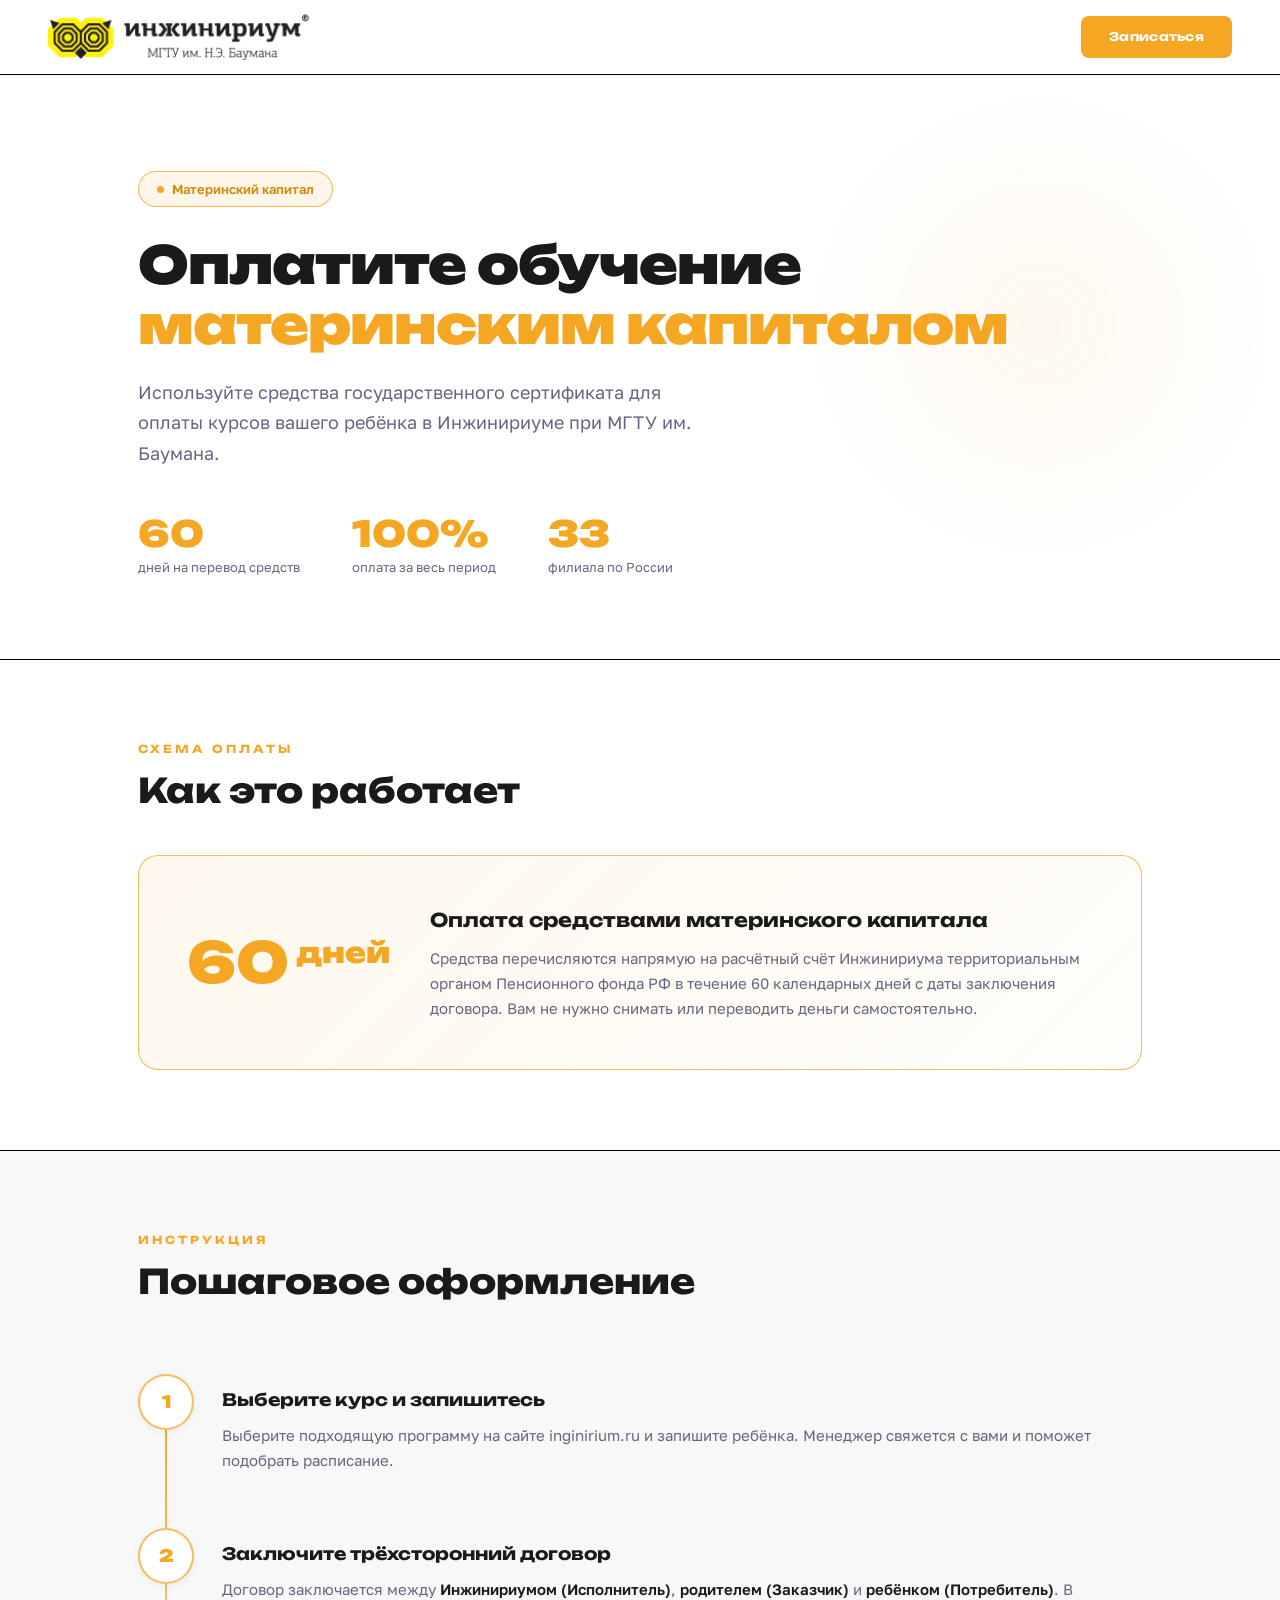
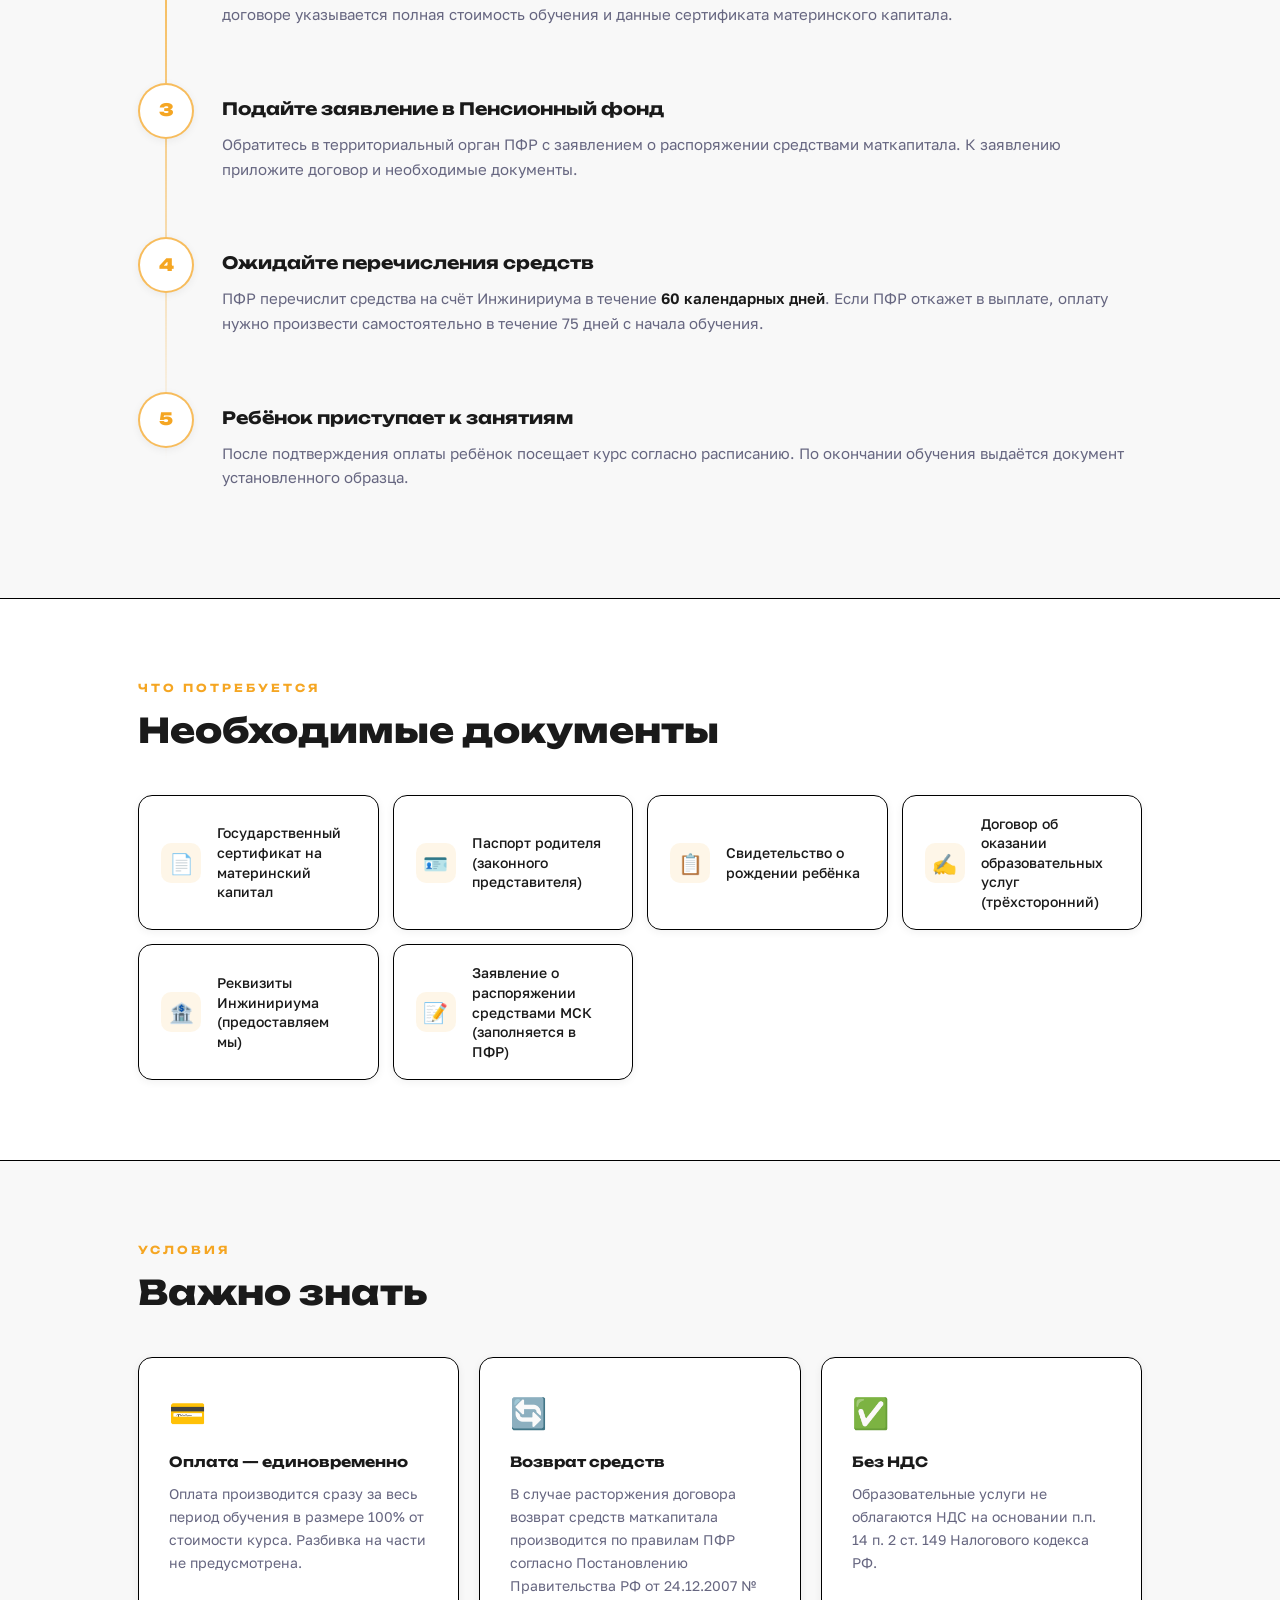
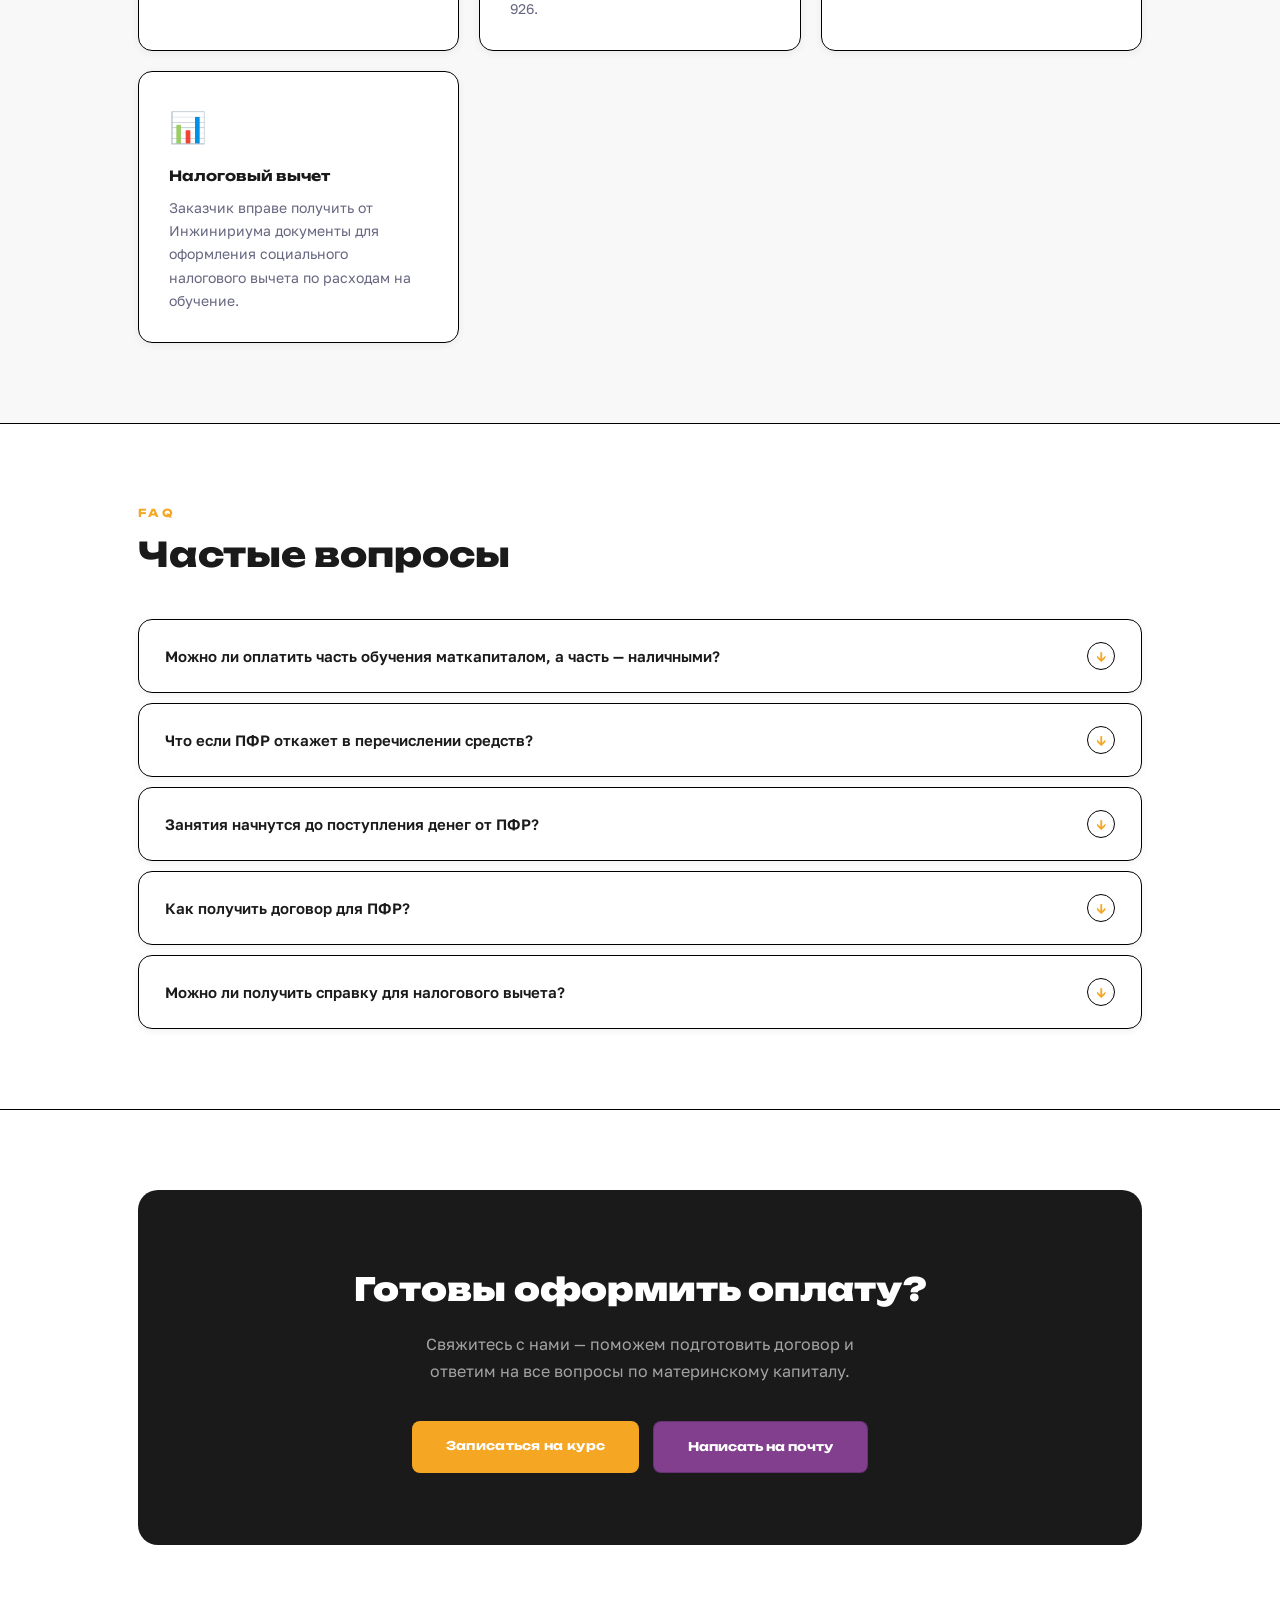
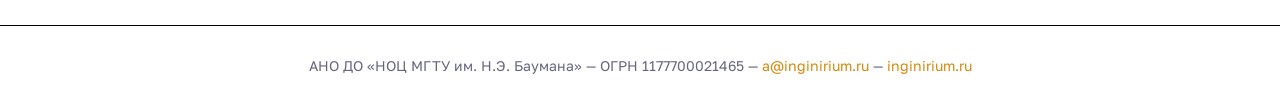
==== Page1/index.html @ 4714272a "completed first page" ====
<!DOCTYPE html>
<html lang="ru">
<head>
  <meta charset="UTF-8">
  <meta name="viewport" content="width=device-width, initial-scale=1.0">

  <title>Оплата обучения материнским капиталом — Инжинириум МГТУ им. Баумана</title>

  <meta name="Description" content="Оплатите обучение ребенка в Инжинириуме материнским капиталом. Пошаговая инструкция, условия и необходимые документы. Курсы робототехники и программирования при МГТУ им. Баумана.">
  <meta property="og:title"       content="Оплата материнским капиталом — Инжинириум">
  <meta property="og:description" content="Запишите ребенка на курсы при МГТУ им. Баумана и оплатите обучение материнским капиталом. Расскажем как это сделать шаг за шагом.">
  <meta property="og:url"         content="https://inginirium.ru/materinskiy-kapital/">
  <link rel="canonical"           href="https://inginirium.ru/materinskiy-kapital/">

  <!-- Google Fonts -->
  <link rel="preconnect" href="https://fonts.googleapis.com">
  <link href="https://fonts.googleapis.com/css2?family=Unbounded:wght@400;600;700;900&family=Golos+Text:wght@400;500;600&display=swap" rel="stylesheet">

  <!-- Стили -->
  <link rel="stylesheet" href="style.css">
</head>
<body>

  <!-- ========== ШАПКА ========== -->
  <header class="header">
    <a href="https://inginirium.ru" class="header__logo">
      <img src="img/logo.png" alt="Инжинириум МГТУ им. Н.Э. Баумана">
    </a>
    <a href="https://inginirium.ru/#zapisatsya" class="header__cta">Записаться</a>
  </header>


  <!-- ========== HERO ========== -->
  <div class="hero">
    <div class="hero__badge">
      <span class="hero__badge-dot"></span>
      Материнский капитал
    </div>

    <h1 class="hero__title">
      Оплатите обучение<br>
      <em>материнским капиталом</em>
    </h1>

    <p class="hero__desc">
      Используйте средства государственного сертификата для оплаты
      курсов вашего ребёнка в Инжинириуме при МГТУ им. Баумана.
    </p>

    <div class="hero__stats">
      <div class="stat">
        <span class="stat__num" data-target="60" data-suffix="">0</span>
        <span class="stat__label">дней на перевод средств</span>
      </div>
      <div class="stat">
        <span class="stat__num" data-target="100" data-suffix="%">0</span>
        <span class="stat__label">оплата за весь период</span>
      </div>
      <div class="stat">
        <span class="stat__num" data-target="33" data-suffix="">0</span>
        <span class="stat__label">филиала по России</span>
      </div>
    </div>
  </div>

  <div class="section-divider"></div>


  <!-- ========== КАК ЭТО РАБОТАЕТ ========== -->
  <section class="section">
    <p class="section__label">Схема оплаты</p>
    <h2 class="section__title">Как это работает</h2>

    <div class="highlight-box">
      <div class="highlight-box__amount">60<sup> дней</sup></div>
      <div class="highlight-box__text">
        <h3>Оплата средствами материнского капитала</h3>
        <p>
          Средства перечисляются напрямую на расчётный счёт Инжинириума
          территориальным органом Пенсионного фонда РФ в течение 60 календарных
          дней с даты заключения договора. Вам не нужно снимать или переводить
          деньги самостоятельно.
        </p>
      </div>
    </div>
  </section>

  <div class="section-divider"></div>


  <!-- ========== ШАГИ ========== -->
  <section class="section--gray">
    <div class="section__inner">
      <p class="section__label">Инструкция</p>
      <h2 class="section__title">Пошаговое оформление</h2>

      <div class="steps">

        <div class="step">
          <div class="step__num">1</div>
          <div class="step__content">
            <h3>Выберите курс и запишитесь</h3>
            <p>
              Выберите подходящую программу на сайте inginirium.ru и запишите
              ребёнка. Менеджер свяжется с вами и поможет подобрать расписание.
            </p>
          </div>
        </div>

        <div class="step">
          <div class="step__num">2</div>
          <div class="step__content">
            <h3>Заключите трёхсторонний договор</h3>
            <p>
              Договор заключается между <strong>Инжинириумом (Исполнитель)</strong>,
              <strong>родителем (Заказчик)</strong> и <strong>ребёнком (Потребитель)</strong>.
              В договоре указывается полная стоимость обучения и данные сертификата
              материнского капитала.
            </p>
          </div>
        </div>

        <div class="step">
          <div class="step__num">3</div>
          <div class="step__content">
            <h3>Подайте заявление в Пенсионный фонд</h3>
            <p>
              Обратитесь в территориальный орган ПФР с заявлением о распоряжении
              средствами маткапитала. К заявлению приложите договор и необходимые документы.
            </p>
          </div>
        </div>

        <div class="step">
          <div class="step__num">4</div>
          <div class="step__content">
            <h3>Ожидайте перечисления средств</h3>
            <p>
              ПФР перечислит средства на счёт Инжинириума в течение
              <strong>60 календарных дней</strong>. Если ПФР откажет в выплате,
              оплату нужно произвести самостоятельно в течение 75 дней с начала обучения.
            </p>
          </div>
        </div>

        <div class="step">
          <div class="step__num">5</div>
          <div class="step__content">
            <h3>Ребёнок приступает к занятиям</h3>
            <p>
              После подтверждения оплаты ребёнок посещает курс согласно расписанию.
              По окончании обучения выдаётся документ установленного образца.
            </p>
          </div>
        </div>

      </div>
    </div>
  </section>

  <div class="section-divider"></div>


  <!-- ========== ДОКУМЕНТЫ ========== -->
  <section class="section">
    <p class="section__label">Что потребуется</p>
    <h2 class="section__title">Необходимые документы</h2>

    <div class="docs-grid">
      <div class="doc-item">
        <div class="doc-item__icon">📄</div>
        <div class="doc-item__text">Государственный сертификат на материнский капитал</div>
      </div>
      <div class="doc-item">
        <div class="doc-item__icon">🪪</div>
        <div class="doc-item__text">Паспорт родителя (законного представителя)</div>
      </div>
      <div class="doc-item">
        <div class="doc-item__icon">📋</div>
        <div class="doc-item__text">Свидетельство о рождении ребёнка</div>
      </div>
      <div class="doc-item">
        <div class="doc-item__icon">✍️</div>
        <div class="doc-item__text">Договор об оказании образовательных услуг (трёхсторонний)</div>
      </div>
      <div class="doc-item">
        <div class="doc-item__icon">🏦</div>
        <div class="doc-item__text">Реквизиты Инжинириума (предоставляем мы)</div>
      </div>
      <div class="doc-item">
        <div class="doc-item__icon">📝</div>
        <div class="doc-item__text">Заявление о распоряжении средствами МСК (заполняется в ПФР)</div>
      </div>
    </div>
  </section>

  <div class="section-divider"></div>


  <!-- ========== ВАЖНО ЗНАТЬ ========== -->
  <section class="section--gray">
    <div class="section__inner">
      <p class="section__label">Условия</p>
      <h2 class="section__title">Важно знать</h2>

      <div class="cards">
        <div class="card">
          <span class="card__icon">💳</span>
          <h3>Оплата — единовременно</h3>
          <p>Оплата производится сразу за весь период обучения в размере 100% от стоимости курса. Разбивка на части не предусмотрена.</p>
        </div>
        <div class="card">
          <span class="card__icon">🔄</span>
          <h3>Возврат средств</h3>
          <p>В случае расторжения договора возврат средств маткапитала производится по правилам ПФР согласно Постановлению Правительства РФ от 24.12.2007 № 926.</p>
        </div>
        <div class="card">
          <span class="card__icon">✅</span>
          <h3>Без НДС</h3>
          <p>Образовательные услуги не облагаются НДС на основании п.п. 14 п. 2 ст. 149 Налогового кодекса РФ.</p>
        </div>
        <div class="card">
          <span class="card__icon">📊</span>
          <h3>Налоговый вычет</h3>
          <p>Заказчик вправе получить от Инжинириума документы для оформления социального налогового вычета по расходам на обучение.</p>
        </div>
      </div>
    </div>
  </section>

  <div class="section-divider"></div>


  <!-- ========== FAQ ========== -->
  <section class="section">
    <p class="section__label">FAQ</p>
    <h2 class="section__title">Частые вопросы</h2>

    <div class="faq">

      <div class="faq__item">
        <button class="faq__question">
          Можно ли оплатить часть обучения маткапиталом, а часть — наличными?
          <div class="faq__arrow">↓</div>
        </button>
        <div class="faq__answer">
          <div class="faq__answer-inner">
            Да, это возможно. Средства маткапитала можно направить на частичную оплату,
            а оставшуюся сумму внести самостоятельно по банковским реквизитам Инжинириума.
          </div>
        </div>
      </div>

      <div class="faq__item">
        <button class="faq__question">
          Что если ПФР откажет в перечислении средств?
          <div class="faq__arrow">↓</div>
        </button>
        <div class="faq__answer">
          <div class="faq__answer-inner">
            Если ПФР откажет или средства не поступят до начала обучения, оплату необходимо
            произвести самостоятельно путём безналичного перевода не позднее 75 календарных
            дней с даты начала оказания образовательных услуг.
          </div>
        </div>
      </div>

      <div class="faq__item">
        <button class="faq__question">
          Занятия начнутся до поступления денег от ПФР?
          <div class="faq__arrow">↓</div>
        </button>
        <div class="faq__answer">
          <div class="faq__answer-inner">
            Да. Занятия начинаются согласно расписанию. ПФР перечисляет средства в течение
            60 дней — в этот период ребёнок уже посещает курс.
          </div>
        </div>
      </div>

      <div class="faq__item">
        <button class="faq__question">
          Как получить договор для ПФР?
          <div class="faq__arrow">↓</div>
        </button>
        <div class="faq__answer">
          <div class="faq__answer-inner">
            Договор оформляется в офисе Инжинириума при записи на курс. Менеджер поможет
            заполнить все необходимые поля и объяснит дальнейший порядок действий.
          </div>
        </div>
      </div>

      <div class="faq__item">
        <button class="faq__question">
          Можно ли получить справку для налогового вычета?
          <div class="faq__arrow">↓</div>
        </button>
        <div class="faq__answer">
          <div class="faq__answer-inner">
            Да. Вы вправе запросить у Инжинириума документы, необходимые для получения
            социального налогового вычета. Для этого предоставьте менеджеру ваш ИНН
            и контактные данные.
          </div>
        </div>
      </div>

    </div>
  </section>

  <div class="section-divider"></div>


  <!-- ========== CTA ========== -->
  <section class="section">
    <div class="cta">
      <h2>Готовы оформить оплату?</h2>
      <p>Свяжитесь с нами — поможем подготовить договор и ответим на все вопросы по материнскому капиталу.</p>
      <div class="cta__buttons">
        <a href="https://inginirium.ru/#zapisatsya" class="btn-primary">Записаться на курс</a>
        <a href="mailto:a@inginirium.ru"            class="btn-secondary">Написать на почту</a>
      </div>
    </div>
  </section>


  <!-- ========== FOOTER ========== -->
  <footer class="footer">
    <p>
      АНО ДО «НОЦ МГТУ им. Н.Э. Баумана» — ОГРН&nbsp;1177700021465 —
      <a href="mailto:a@inginirium.ru">a@inginirium.ru</a> —
      <a href="https://inginirium.ru">inginirium.ru</a>
    </p>
  </footer>


  <!-- Скрипты -->
  <script src="main.js"></script>

</body>
</html>
---- Page1/style.css ----
/* =============================================
   ИНЖИНИРИУМ — Страница материнского капитала
   style.css
   ============================================= */

/* === ПЕРЕМЕННЫЕ === */
:root {
  --gold:        #F5A623;
  --gold-dark:   #D4880A;
  --gold-light:  rgba(245,166,35,0.1);
  --gold-border: rgba(245, 165, 35, 0.738);
  --purple: #813f8e;
  --purple-dark: #592c62;

  --bg:          #FFFFFF;
  --bg-section:  #F8F8F8;
  --bg-card:     #FFFFFF;

  --text:        #1A1A1A;
  --text-muted:  #666680;
  --border:      #000000;

  --font-head:   'Unbounded', sans-serif;
  --font-body:   'Golos Text', sans-serif;

  --radius-sm:   8px;
  --radius-md:   14px;
  --radius-lg:   20px;

  --shadow-sm:   0 2px 8px rgba(0,0,0,0.06);
  --shadow-md:   0 6px 24px rgba(0,0,0,0.08);
  --shadow-gold: 0 10px 30px rgba(245,166,35,0.35);
  --shadow-purple: 0 10px 30px rgba(192, 0, 231, 0.35);
}

/* === СБРОС === */
*, *::before, *::after {
  box-sizing: border-box;
  margin: 0;
  padding: 0;
}

html {
  scroll-behavior: smooth;
}

body {
  background: var(--bg);
  color: var(--text);
  font-family: var(--font-body);
  font-size: 17px;
  line-height: 1.7;
  overflow-x: hidden;
}

/* =============================================
   HEADER
   ============================================= */
.header {
  position: sticky;
  top: 0;
  z-index: 100;
  background: rgba(255,255,255,0.95);
  backdrop-filter: blur(12px);
  border-bottom: 1px solid var(--border);
  padding: 14px 48px;
  display: flex;
  align-items: center;
  justify-content: space-between;
  opacity: 0;
  transform: translateY(-16px);
  animation: fadeDown 0.5s ease forwards 0.1s;
}

.header__logo {
  display: flex;
  align-items: center;
  text-decoration: none;
}

.header__logo img {
  height: 46px;
  width: auto;
  display: block;
}

.header__cta {
  background: var(--gold);
  color: #fff;
  padding: 11px 28px;
  border-radius: var(--radius-sm);
  font-family: var(--font-head);
  font-size: 12px;
  font-weight: 700;
  text-decoration: none;
  letter-spacing: 0.3px;
  transition: background 0.2s, transform 0.2s, box-shadow 0.2s;
}

.header__cta:hover {
  background: var(--purple);
  transform: translateY(-2px);
}

/* =============================================
   HERO
   ============================================= */
.hero {
  padding: 96px 48px 80px;
  max-width: 1100px;
  margin: 0 auto;
  position: relative;
}

.hero::after {
  content: '';
  position: absolute;
  top: 0;
  right: -100px;
  width: 500px;
  height: 500px;
  background: radial-gradient(circle, rgba(245,166,35,0.07) 0%, transparent 70%);
  pointer-events: none;
}

.hero__badge {
  display: inline-flex;
  align-items: center;
  gap: 8px;
  background: var(--gold-light);
  border: 1px solid var(--gold-border);
  border-radius: 100px;
  padding: 6px 18px;
  font-size: 13px;
  font-weight: 600;
  color: var(--gold-dark);
  margin-bottom: 28px;
  opacity: 0;
  animation: fadeUp 0.6s ease forwards 0.3s;
}

.hero__badge-dot {
  width: 7px;
  height: 7px;
  border-radius: 50%;
  background: var(--gold);
  animation: pulse 2s infinite;
  flex-shrink: 0;
}

.hero__title {
  font-family: var(--font-head);
  font-size: clamp(30px, 4.5vw, 52px);
  font-weight: 900;
  line-height: 1.15;
  letter-spacing: -1px;
  color: var(--text);
  margin-bottom: 22px;
  opacity: 0;
  animation: fadeUp 0.6s ease forwards 0.4s;
}

.hero__title em {
  font-style: normal;
  color: var(--gold);
}

.hero__desc {
  font-size: 18px;
  color: var(--text-muted);
  max-width: 560px;
  margin-bottom: 48px;
  opacity: 0;
  animation: fadeUp 0.6s ease forwards 0.5s;
}

.hero__stats {
  display: flex;
  gap: 52px;
  flex-wrap: wrap;
  opacity: 0;
  animation: fadeUp 0.6s ease forwards 0.6s;
}

.stat {
  display: flex;
  flex-direction: column;
}

.stat__num {
  font-family: var(--font-head);
  font-size: 36px;
  font-weight: 900;
  color: var(--gold);
  line-height: 1;
}

.stat__label {
  font-size: 13px;
  color: var(--text-muted);
  margin-top: 4px;
}

/* =============================================
   ОБЩИЕ ЭЛЕМЕНТЫ СЕКЦИЙ
   ============================================= */
.section {
  padding: 80px 48px;
  max-width: 1100px;
  margin: 0 auto;
}

.section--gray {
  max-width: 100%;
  background: var(--bg-section);
  padding: 80px 0;
}

.section--gray .section__inner {
  max-width: 1100px;
  margin: 0 auto;
  padding: 0 48px;
}

.section__label {
  font-family: var(--font-head);
  font-size: 11px;
  font-weight: 700;
  letter-spacing: 3px;
  text-transform: uppercase;
  color: var(--gold);
  margin-bottom: 12px;
}

.section__title {
  font-family: var(--font-head);
  font-size: clamp(22px, 2.8vw, 34px);
  font-weight: 800;
  color: var(--text);
  line-height: 1.2;
  margin-bottom: 44px;
}

.section-divider {
  width: 100%;
  height: 1px;
  background: var(--border);
}

/* =============================================
   HIGHLIGHT BOX
   ============================================= */
.highlight-box {
  background: linear-gradient(135deg, rgba(245,166,35,0.08), rgba(245,166,35,0.02));
  border: 1px solid var(--gold-border);
  border-radius: var(--radius-lg);
  padding: 48px;
  display: flex;
  gap: 40px;
  align-items: center;
}

.highlight-box__amount {
  font-family: var(--font-head);
  font-size: 56px;
  font-weight: 900;
  color: var(--gold);
  line-height: 1;
  white-space: nowrap;
  flex-shrink: 0;
}

.highlight-box__amount sup {
  font-size: 28px;
}

.highlight-box__text h3 {
  font-family: var(--font-head);
  font-size: 19px;
  font-weight: 700;
  color: var(--text);
  margin-bottom: 10px;
}

.highlight-box__text p {
  color: var(--text-muted);
  font-size: 15px;
  line-height: 1.65;
}

/* =============================================
   ШАГИ
   ============================================= */
.steps {
  display: flex;
  flex-direction: column;
  position: relative;
}

.steps::before {
  content: '';
  position: absolute;
  left: 27px;
  top: 56px;
  bottom: 56px;
  width: 2px;
  background: linear-gradient(to bottom, var(--gold), transparent);
}

.step {
  display: flex;
  gap: 28px;
  align-items: flex-start;
  padding: 28px 0;
  /* JS-анимация */
  opacity: 0;
  transform: translateX(-24px);
  transition: opacity 0.55s ease, transform 0.55s ease;
}

.step.is-visible {
  opacity: 1;
  transform: translateX(0);
}

.step__num {
  width: 56px;
  height: 56px;
  flex-shrink: 0;
  background: var(--bg);
  border: 2px solid var(--gold-border);
  border-radius: 50%;
  display: flex;
  align-items: center;
  justify-content: center;
  font-family: var(--font-head);
  font-size: 17px;
  font-weight: 900;
  color: var(--gold);
  position: relative;
  z-index: 1;
  box-shadow: var(--shadow-sm);
  transition: background 0.25s, color 0.25s, border-color 0.25s, box-shadow 0.25s;
}

.step:hover .step__num {
  background: var(--gold);
  color: #fff;
  border-color: var(--gold);
  box-shadow: var(--shadow-gold);
}

.step__content h3 {
  font-family: var(--font-head);
  font-size: 17px;
  font-weight: 700;
  color: var(--text);
  margin-bottom: 8px;
  margin-top: 12px;
}

.step__content p {
  color: var(--text-muted);
  font-size: 15px;
  line-height: 1.65;
}

.step__content p strong {
  color: var(--text);
  font-weight: 600;
}

/* =============================================
   КАРТОЧКИ
   ============================================= */
.cards {
  display: grid;
  grid-template-columns: repeat(auto-fit, minmax(240px, 1fr));
  gap: 20px;
}

.card {
  background: var(--bg-card);
  border: 1px solid var(--border);
  border-radius: var(--radius-md);
  padding: 30px;
  box-shadow: var(--shadow-sm);
  /* JS-анимация */
  opacity: 0;
  transform: translateY(24px);
  transition: opacity 0.5s ease, transform 0.5s ease, border-color 0.25s, box-shadow 0.25s;
}

.card.is-visible {
  opacity: 1;
  transform: translateY(0);
}

.card:hover {
  border-color: var(--gold-border);
  box-shadow: var(--shadow-md);
}

.card__icon {
  font-size: 30px;
  margin-bottom: 14px;
  display: block;
}

.card h3 {
  font-family: var(--font-head);
  font-size: 14px;
  font-weight: 700;
  color: var(--text);
  margin-bottom: 10px;
  line-height: 1.35;
}

.card p {
  color: var(--text-muted);
  font-size: 14px;
  line-height: 1.65;
}

/* =============================================
   ДОКУМЕНТЫ
   ============================================= */
.docs-grid {
  display: grid;
  grid-template-columns: repeat(auto-fit, minmax(240px, 1fr));
  gap: 14px;
}

.doc-item {
  display: flex;
  align-items: center;
  gap: 16px;
  background: var(--bg-card);
  border: 1px solid var(--border);
  border-radius: var(--radius-md);
  padding: 18px 22px;
  box-shadow: var(--shadow-sm);
  /* JS-анимация */
  opacity: 0;
  transform: translateY(16px);
  transition: opacity 0.45s ease, transform 0.45s ease, border-color 0.25s;
}

.doc-item.is-visible {
  opacity: 1;
  transform: translateY(0);
}

.doc-item:hover {
  border-color: var(--gold-border);
}

.doc-item__icon {
  width: 40px;
  height: 40px;
  background: var(--gold-light);
  border-radius: 10px;
  display: flex;
  align-items: center;
  justify-content: center;
  font-size: 20px;
  flex-shrink: 0;
}

.doc-item__text {
  font-size: 14px;
  color: var(--text);
  font-weight: 500;
  line-height: 1.4;
}

/* =============================================
   FAQ
   ============================================= */
.faq {
  display: flex;
  flex-direction: column;
  gap: 10px;
}

.faq__item {
  background: var(--bg-card);
  border: 1px solid var(--border);
  border-radius: var(--radius-md);
  overflow: hidden;
  box-shadow: var(--shadow-sm);
  /* JS-анимация */
  opacity: 0;
  transform: translateY(16px);
  transition: opacity 0.45s ease, transform 0.45s ease, border-color 0.25s;
}

.faq__item.is-visible {
  opacity: 1;
  transform: translateY(0);
}

.faq__item.is-open {
  border-color: var(--gold-border);
}

.faq__question {
  width: 100%;
  background: none;
  border: none;
  padding: 22px 26px;
  display: flex;
  align-items: center;
  justify-content: space-between;
  gap: 20px;
  cursor: pointer;
  font-family: var(--font-body);
  font-size: 15px;
  font-weight: 600;
  color: var(--text);
  text-align: left;
  transition: color 0.2s;
}

.faq__question:hover {
  color: var(--gold-dark);
}

.faq__arrow {
  width: 28px;
  height: 28px;
  border: 1px solid var(--border);
  border-radius: 50%;
  display: flex;
  align-items: center;
  justify-content: center;
  flex-shrink: 0;
  font-size: 14px;
  color: var(--gold);
  transition: transform 0.3s, background 0.3s, color 0.3s;
}

.faq__item.is-open .faq__arrow {
  transform: rotate(180deg);
  background: var(--gold);
  color: #fff;
}

.faq__answer {
  max-height: 0;
  overflow: hidden;
  transition: max-height 0.4s ease;
}

.faq__answer-inner {
  padding: 0 26px 22px;
  color: var(--text-muted);
  font-size: 15px;
  line-height: 1.7;
}

/* =============================================
   CTA
   ============================================= */
.cta {
  background: var(--text);
  border-radius: var(--radius-lg);
  padding: 72px 48px;
  text-align: center;
  /* JS-анимация */
  opacity: 0;
  transform: translateY(24px);
  transition: opacity 0.55s ease, transform 0.55s ease;
}

.cta.is-visible {
  opacity: 1;
  transform: translateY(0);
}

.cta h2 {
  font-family: var(--font-head);
  font-size: clamp(20px, 2.8vw, 32px);
  font-weight: 900;
  color: #fff;
  margin-bottom: 14px;
}

.cta p {
  color: rgba(255,255,255,0.6);
  font-size: 16px;
  margin-bottom: 36px;
  max-width: 440px;
  margin-left: auto;
  margin-right: auto;
}

.cta__buttons {
  display: flex;
  gap: 14px;
  justify-content: center;
  flex-wrap: wrap;
}

.btn-primary {
  background: var(--gold);
  color: #fff;
  padding: 15px 34px;
  border-radius: var(--radius-sm);
  font-family: var(--font-head);
  font-size: 12px;
  font-weight: 700;
  text-decoration: none;
  letter-spacing: 0.3px;
  transition: background 0.2s, transform 0.2s, box-shadow 0.2s;
  display: inline-block;
}

.btn-primary:hover {
  background: var(--gold-dark);
  transform: translateY(-2px);
  box-shadow: var(--shadow-gold);
}

.btn-secondary {
  background: var(--purple);
  color: #fff;
  padding: 15px 34px;
  border-radius: var(--radius-sm);
  font-family: var(--font-head);
  font-size: 12px;
  font-weight: 700;
  text-decoration: none;
  border: 1px solid rgba(0, 0, 0, 0.2);
  transition: border-color 0.2s, color 0.2s;
  display: inline-block;
}

.btn-secondary:hover {
  border-color: var(--purple-dark);
  transform: translateY(-2px);
  box-shadow: var(--shadow-purple);
  color: #fff;
}

/* =============================================
   FOOTER
   ============================================= */
.footer {
  border-top: 1px solid var(--border);
  padding: 28px 48px;
  text-align: center;
  color: var(--text-muted);
  font-size: 14px;
}

.footer a {
  color: var(--gold-dark);
  text-decoration: none;
}

.footer a:hover {
  text-decoration: underline;
}

/* =============================================
   АНИМАЦИИ
   ============================================= */
@keyframes fadeUp {
  from { opacity: 0; transform: translateY(20px); }
  to   { opacity: 1; transform: translateY(0); }
}

@keyframes fadeDown {
  from { opacity: 0; transform: translateY(-16px); }
  to   { opacity: 1; transform: translateY(0); }
}

@keyframes pulse {
  0%, 100% { opacity: 1; transform: scale(1); }
  50%       { opacity: 0.4; transform: scale(0.75); }
}

/* =============================================
   АДАПТИВ
   ============================================= */
@media (max-width: 860px) {
  .header { padding: 14px 20px; }

  .hero,
  .section { padding: 60px 20px; }

  .section--gray .section__inner { padding: 0 20px; }

  .hero__stats { gap: 28px; }

  .highlight-box {
    flex-direction: column;
    text-align: center;
    padding: 32px 24px;
  }

  .highlight-box__amount { font-size: 44px; }

  .steps::before { left: 21px; }
  .step__num { width: 44px; height: 44px; font-size: 14px; }

  .cta { padding: 48px 24px; }

  .footer { padding: 24px 20px; }
}
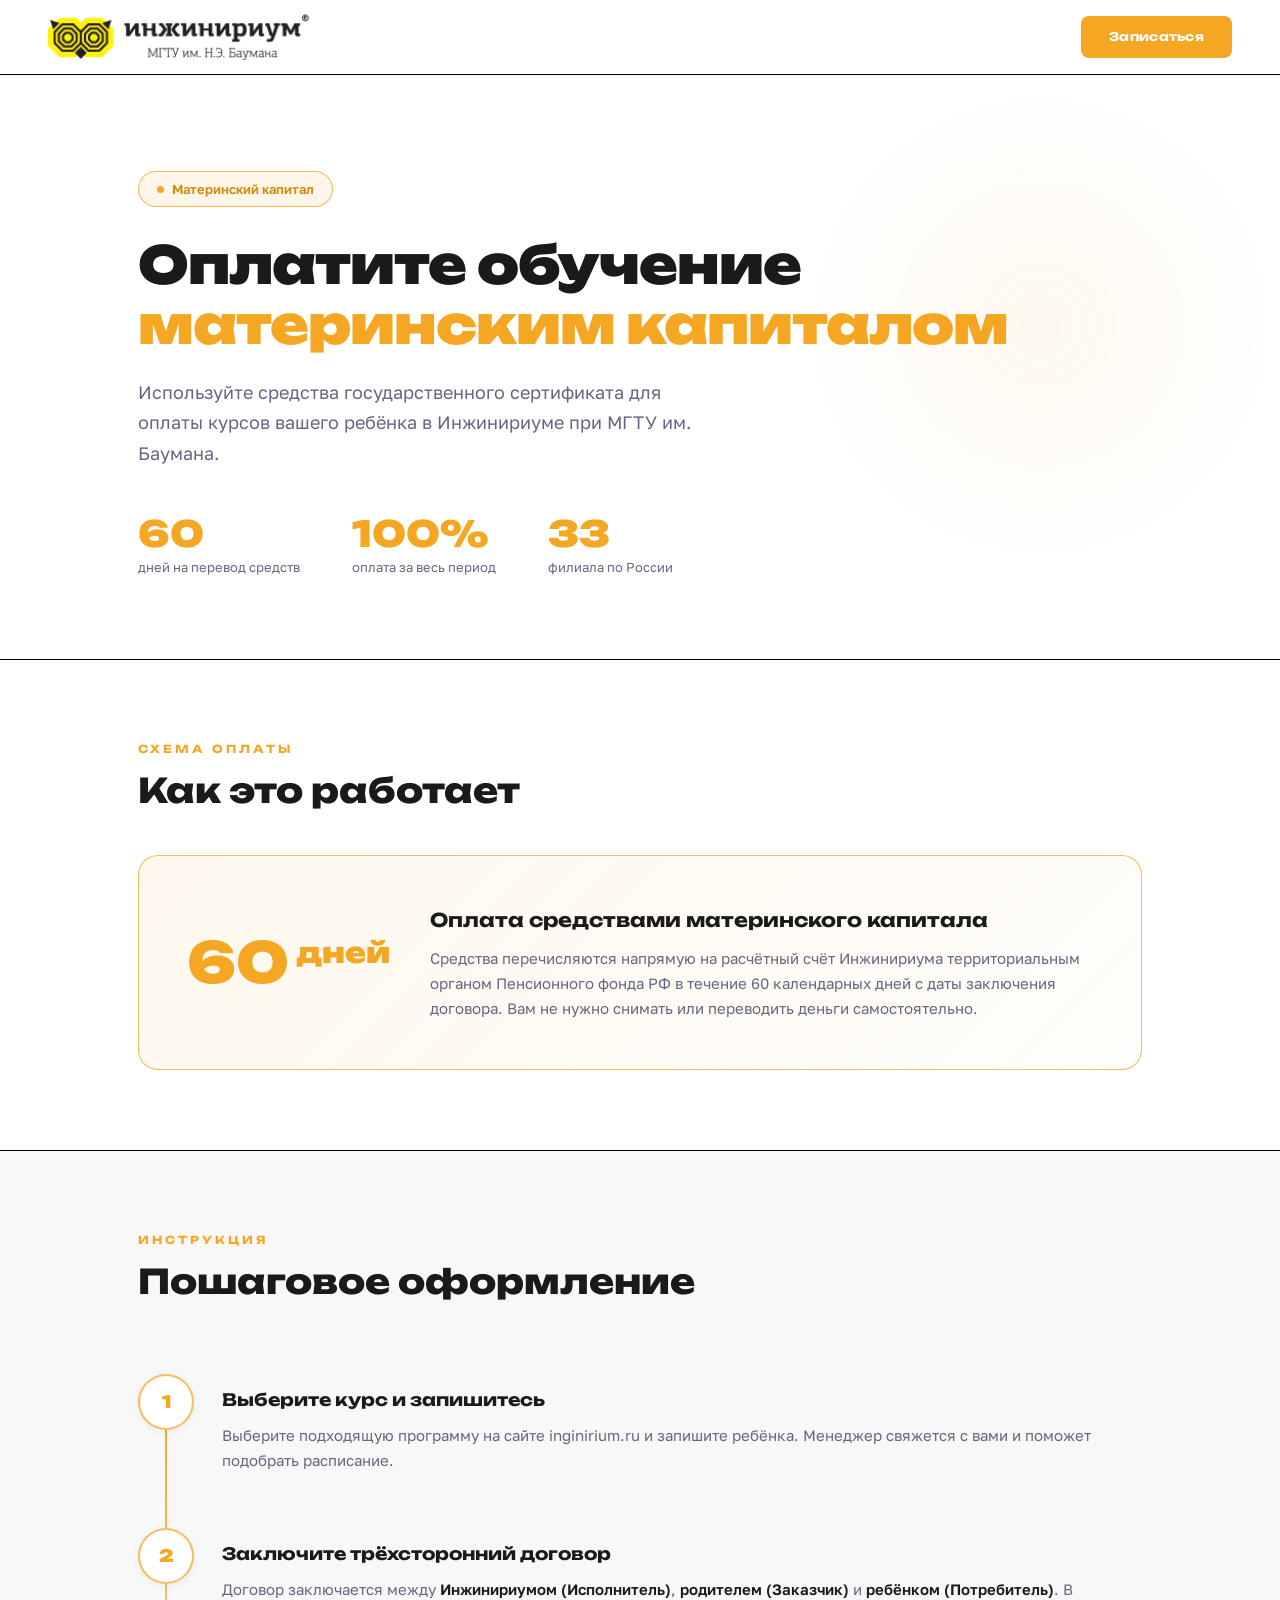
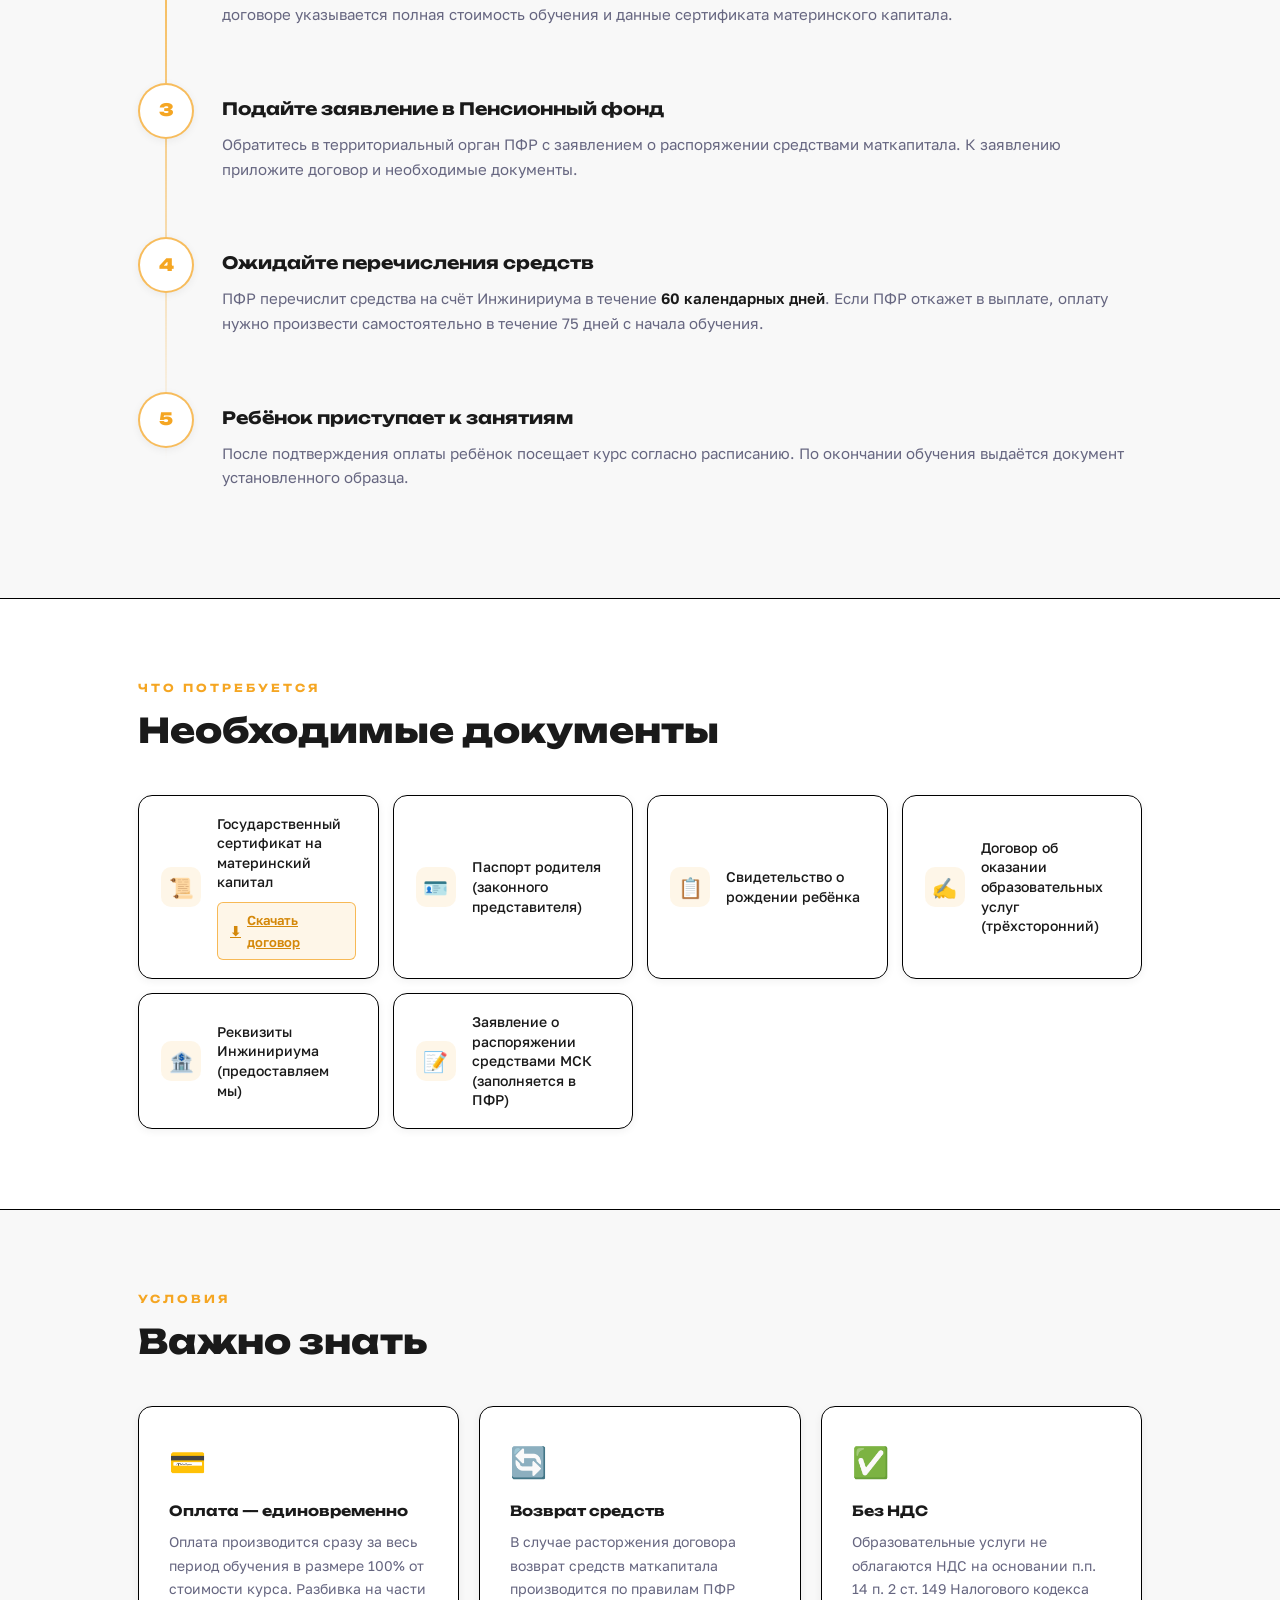
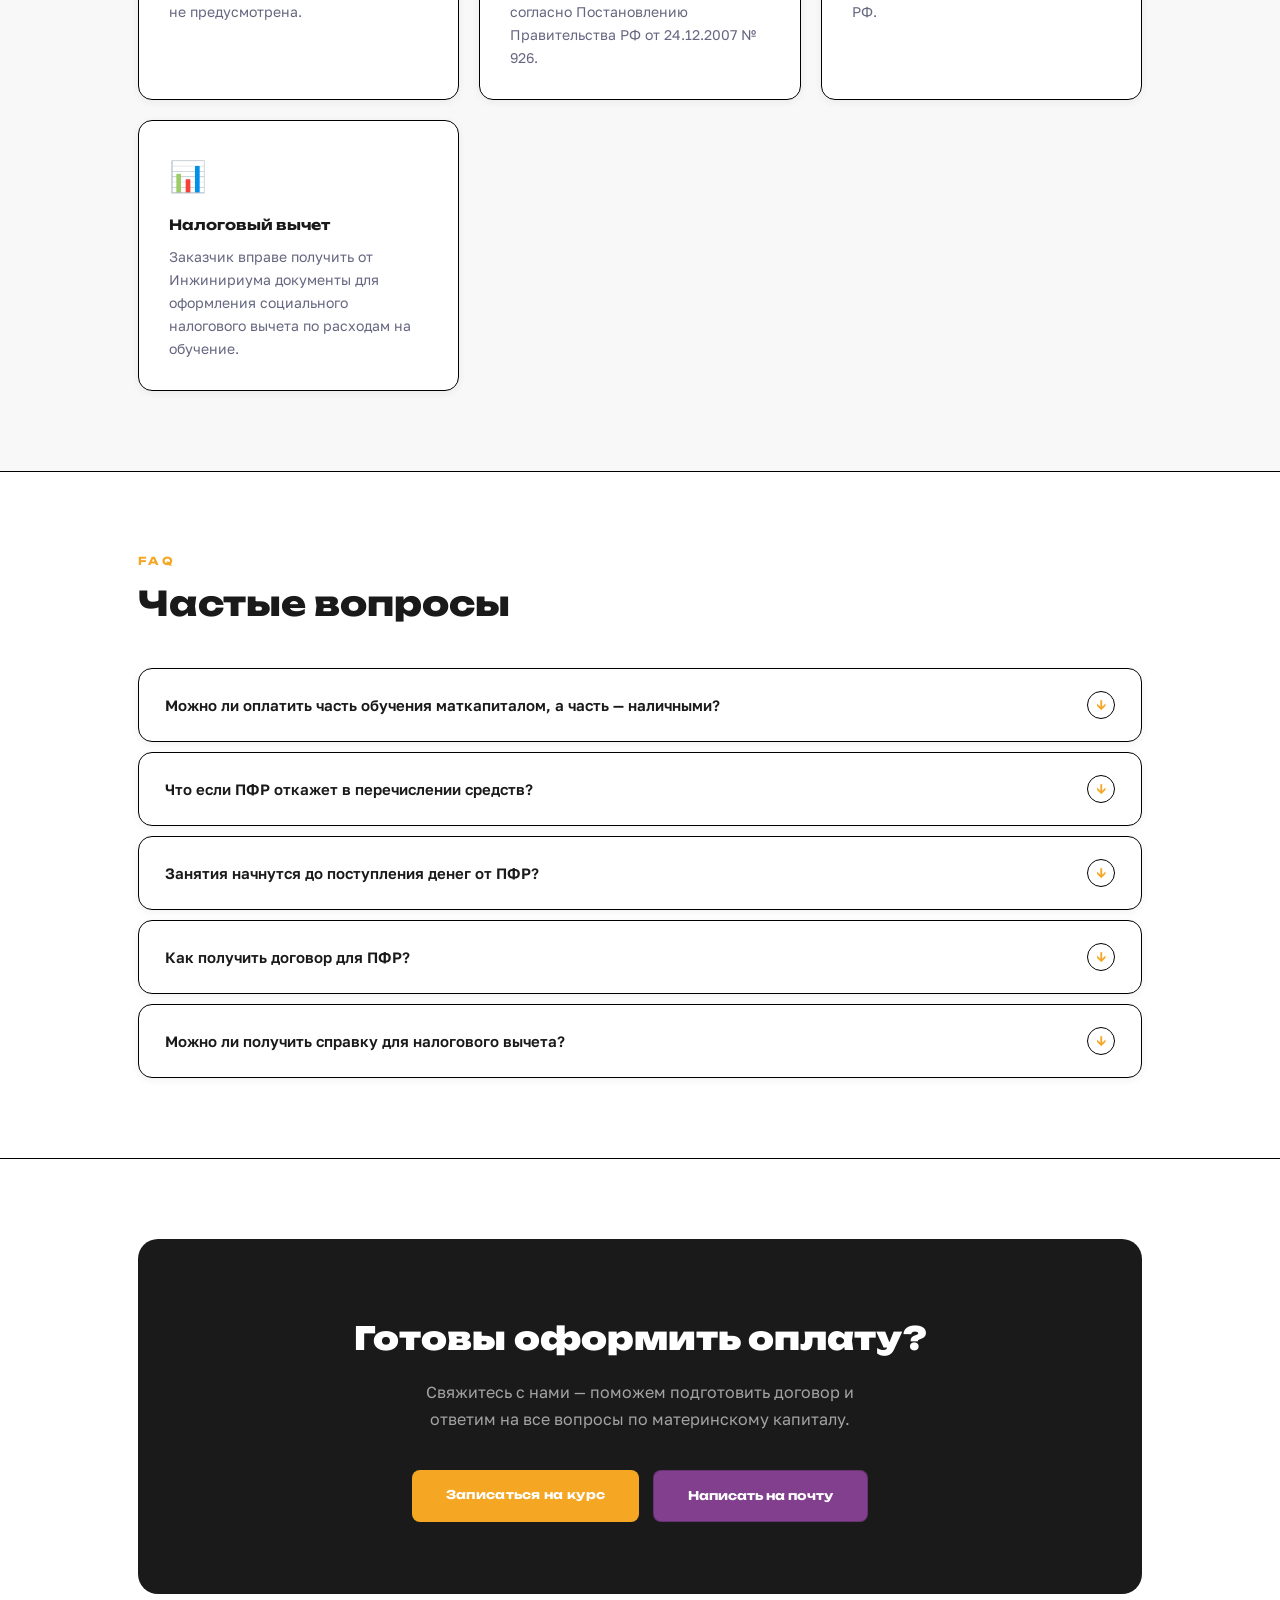
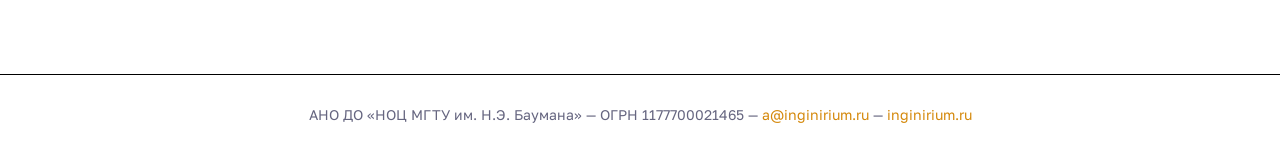
==== commit 7fe69c11: "First page - done" ====
--- a/Page1/index.html
+++ b/Page1/index.html
@@ -11,6 +11,8 @@
   <meta property="og:description" content="Запишите ребенка на курсы при МГТУ им. Баумана и оплатите обучение материнским капиталом. Расскажем как это сделать шаг за шагом.">
   <meta property="og:url"         content="https://inginirium.ru/materinskiy-kapital/">
   <link rel="canonical"           href="https://inginirium.ru/materinskiy-kapital/">
+  <link rel="canonical" href="https://inginirium.ru/materinskiy-kapital/">
+  <meta name="robots" content="noindex, nofollow">
 
   <!-- Google Fonts -->
   <link rel="preconnect" href="https://fonts.googleapis.com">
@@ -24,7 +26,7 @@
   <!-- ========== ШАПКА ========== -->
   <header class="header">
     <a href="https://inginirium.ru" class="header__logo">
-      <img src="img/logo.png" alt="Инжинириум МГТУ им. Н.Э. Баумана">
+      <img src="./src/img/logo.png" alt="Инжинириум МГТУ им. Н.Э. Баумана">
     </a>
     <a href="https://inginirium.ru/#zapisatsya" class="header__cta">Записаться</a>
   </header>
@@ -167,9 +169,14 @@
     <h2 class="section__title">Необходимые документы</h2>
 
     <div class="docs-grid">
-      <div class="doc-item">
-        <div class="doc-item__icon">📄</div>
-        <div class="doc-item__text">Государственный сертификат на материнский капитал</div>
+      <div class="doc-item doc-item--download">
+        <div class="doc-item__icon">📜</div>
+        <div class="doc-item__body">
+          <div class="doc-item__text">Государственный сертификат на материнский капитал</div>
+          <a href="./src/doc/mothercapital.docx" download class="doc-item__download">
+            <span>⬇</span> Скачать договор
+          </a>
+        </div>
       </div>
       <div class="doc-item">
         <div class="doc-item__icon">🪪</div>
--- a/Page1/style.css
+++ b/Page1/style.css
@@ -474,6 +474,33 @@
   line-height: 1.4;
 }
 
+.doc-item__body {
+  display: flex;
+  flex-direction: column;
+  gap: 10px;
+}
+
+.doc-item__download {
+  display: inline-flex;
+  align-items: center;
+  gap: 6px;
+  font-size: 13px;
+  font-weight: 600;
+  color: var(--gold-dark);
+  background: var(--gold-light);
+  border: 1px solid var(--gold-border);
+  border-radius: 6px;
+  padding: 6px 12px;
+  transition: background 0.2s, transform 0.2s, box-shadow 0.2s;
+}
+
+.doc-item__download:hover {
+  background: var(--gold);
+  color: #fff;
+  transform: translateY(-2px);
+  box-shadow: 0 6px 16px rgba(245,166,35,0.35);
+}
+
 /* =============================================
    FAQ
    ============================================= */
